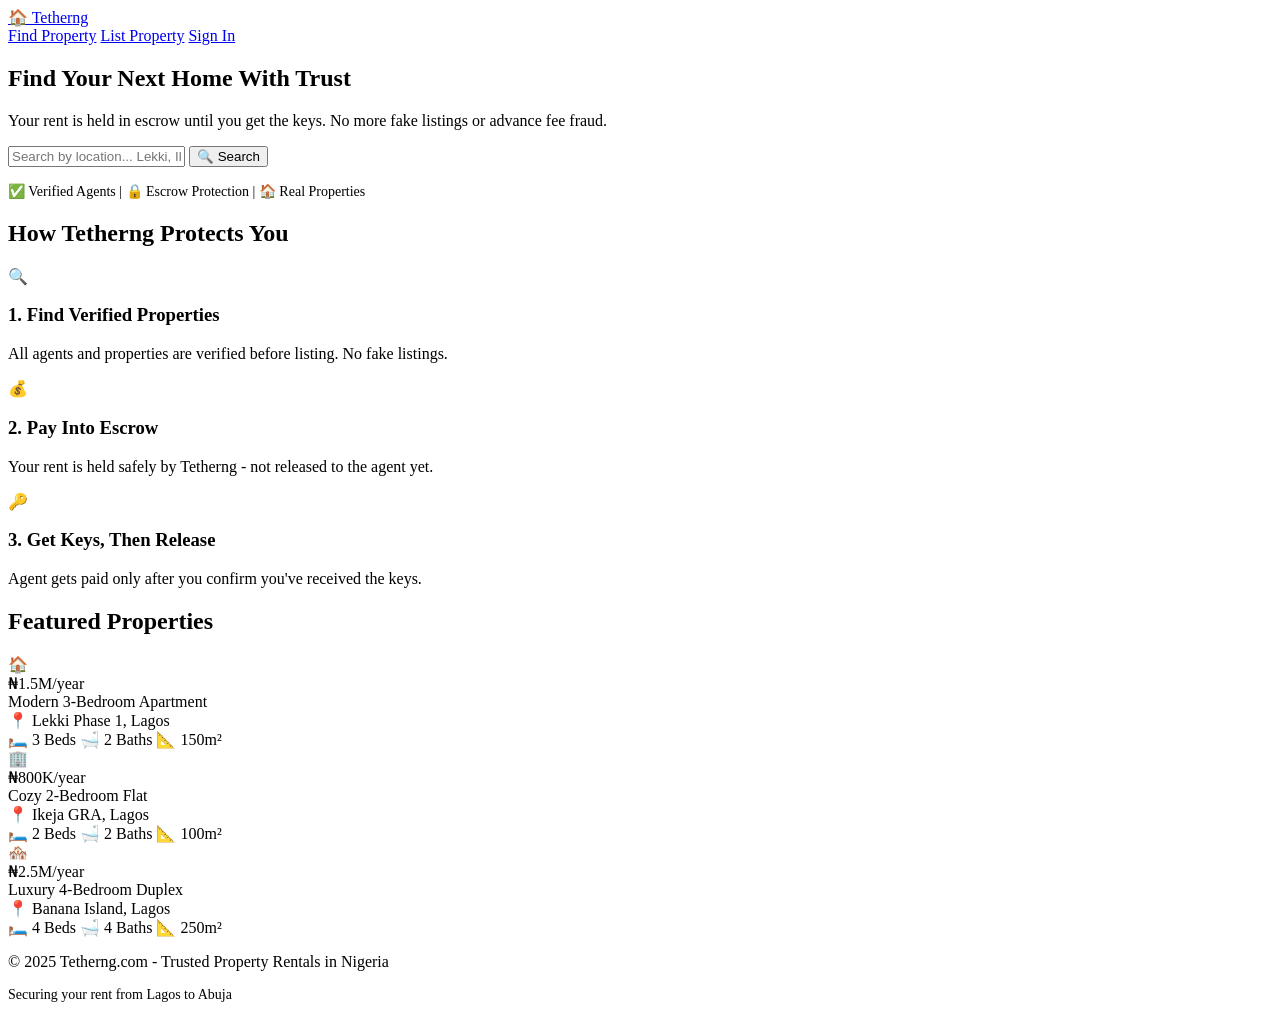
==== index.html @ 91095454 "Add initial HTML structure for Tetherng website" ====
<!DOCTYPE html>
<html lang="en">
<head>
    <meta charset="UTF-8">
    <meta name="viewport" content="width=device-width, initial-scale=1.0">
    <title>Tetherng - Trusted Property Rentals in Nigeria</title>
    <link rel="stylesheet" href="style.css">
</head>
<body>

    <nav class="navbar">
        <a href="#" class="logo">🏠 Tether<span>ng</span></a>
        <div class="nav-links">
            <a href="#">Find Property</a>
            <a href="#">List Property</a>
            <a href="#" class="btn-outline">Sign In</a>
        </div>
    </nav>

    <section class="hero">
        <h1>Find Your Next Home With Trust</h1>
        <p>Your rent is held in escrow until you get the keys. No more fake listings or advance fee fraud.</p>
        
        <div class="search-box">
            <input type="text" id="searchInput" placeholder="Search by location... Lekki, Ikeja, Abuja">
            <button id="searchBtn">🔍 Search</button>
        </div>
        
        <p style="margin-top: 1rem; font-size: 0.875rem;">
            ✅ Verified Agents | 🔒 Escrow Protection | 🏠 Real Properties
        </p>
    </section>

    <section class="features">
        <h2>How Tetherng Protects You</h2>
        <div class="grid">
            <div class="card">
                <div class="icon">🔍</div>
                <h3>1. Find Verified Properties</h3>
                <p>All agents and properties are verified before listing. No fake listings.</p>
            </div>
            <div class="card">
                <div class="icon">💰</div>
                <h3>2. Pay Into Escrow</h3>
                <p>Your rent is held safely by Tetherng - not released to the agent yet.</p>
            </div>
            <div class="card">
                <div class="icon">🔑</div>
                <h3>3. Get Keys, Then Release</h3>
                <p>Agent gets paid only after you confirm you've received the keys.</p>
            </div>
        </div>
    </section>

    <section class="properties">
        <h2>Featured Properties</h2>
        <div class="property-grid">
            <div class="property-card">
                <div class="property-image">🏠</div>
                <div class="property-info">
                    <div class="property-price">₦1.5M/year</div>
                    <div class="property-title">Modern 3-Bedroom Apartment</div>
                    <div class="property-location">📍 Lekki Phase 1, Lagos</div>
                    <div class="property-details">
                        <span>🛏️ 3 Beds</span>
                        <span>🛁 2 Baths</span>
                        <span>📐 150m²</span>
                    </div>
                </div>
            </div>
            <div class="property-card">
                <div class="property-image">🏢</div>
                <div class="property-info">
                    <div class="property-price">₦800K/year</div>
                    <div class="property-title">Cozy 2-Bedroom Flat</div>
                    <div class="property-location">📍 Ikeja GRA, Lagos</div>
                    <div class="property-details">
                        <span>🛏️ 2 Beds</span>
                        <span>🛁 2 Baths</span>
                        <span>📐 100m²</span>
                    </div>
                </div>
            </div>
            <div class="property-card">
                <div class="property-image">🏘️</div>
                <div class="property-info">
                    <div class="property-price">₦2.5M/year</div>
                    <div class="property-title">Luxury 4-Bedroom Duplex</div>
                    <div class="property-location">📍 Banana Island, Lagos</div>
                    <div class="property-details">
                        <span>🛏️ 4 Beds</span>
                        <span>🛁 4 Baths</span>
                        <span>📐 250m²</span>
                    </div>
                </div>
            </div>
        </div>
    </section>

    <footer class="footer">
        <p>&copy; 2025 Tetherng.com - Trusted Property Rentals in Nigeria</p>
        <p style="margin-top: 0.5rem; font-size: 0.875rem;">Securing your rent from Lagos to Abuja</p>
    </footer>

    <script src="script.js"></script>
</body>
</html>
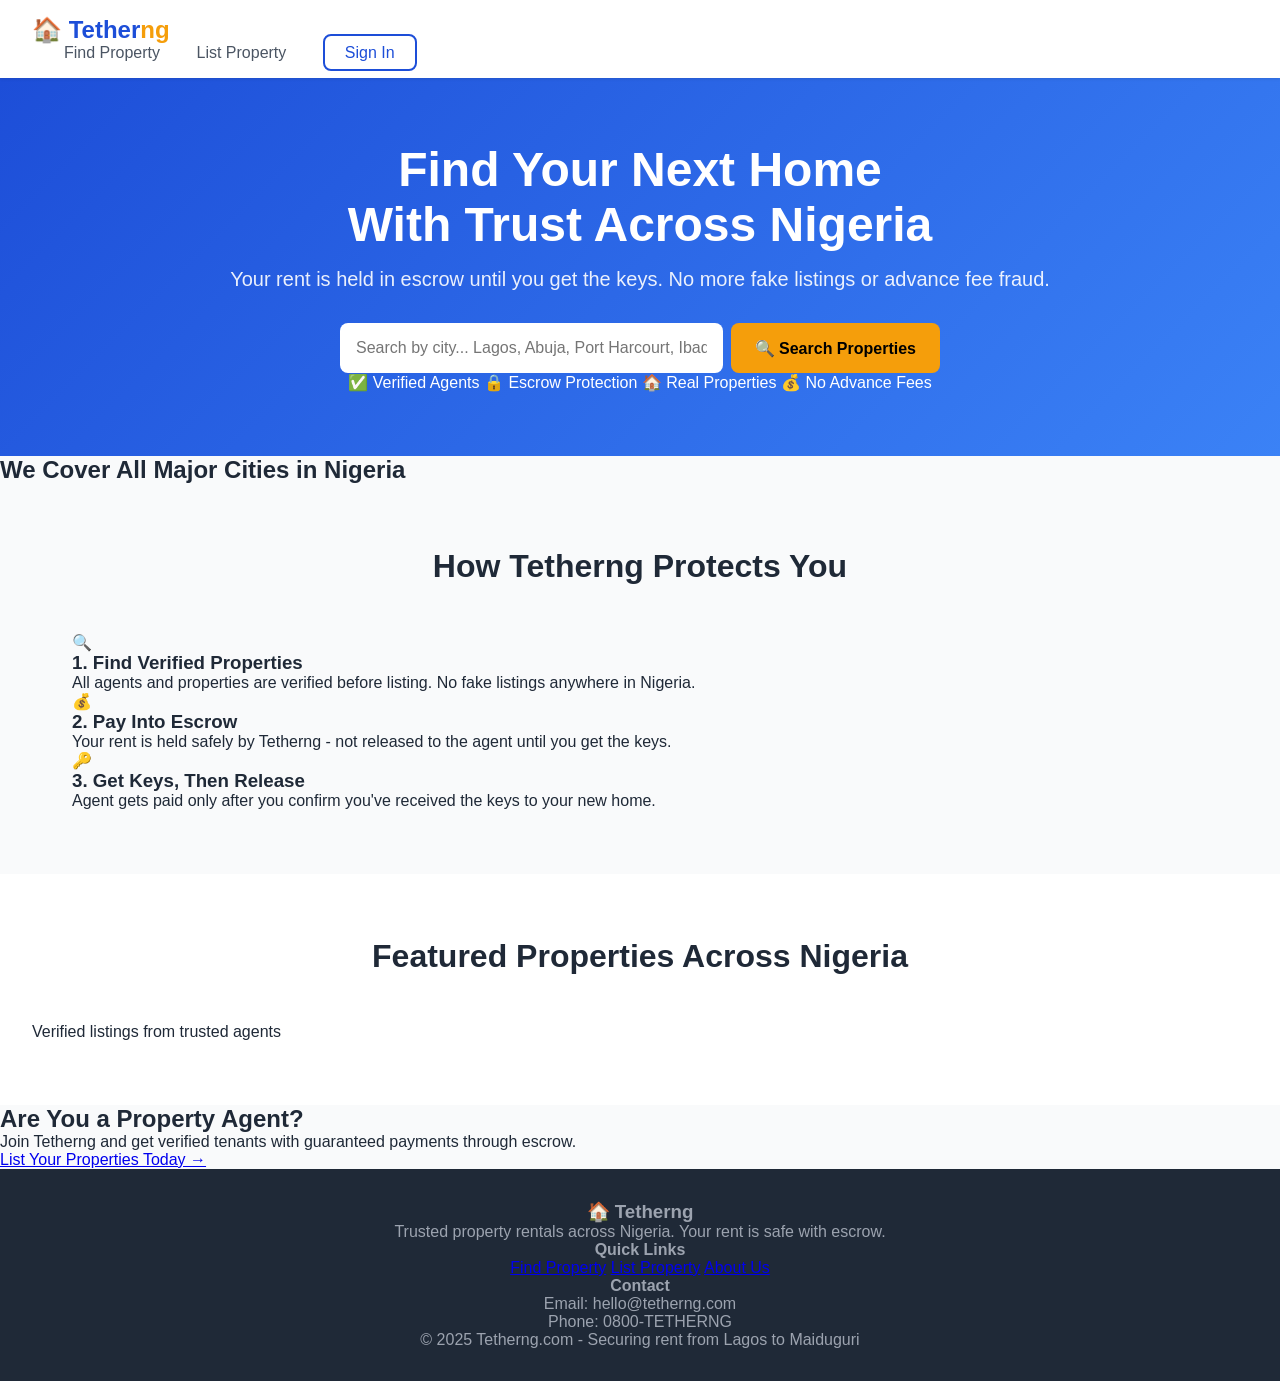
==== commit 9ef4518b: "Update title and content for improved clarity" ====
--- a/index.html
+++ b/index.html
@@ -3,103 +3,121 @@
 <head>
     <meta charset="UTF-8">
     <meta name="viewport" content="width=device-width, initial-scale=1.0">
-    <title>Tetherng - Trusted Property Rentals in Nigeria</title>
+    <title>Tetherng - Trusted Property Rentals Across Nigeria</title>
     <link rel="stylesheet" href="style.css">
 </head>
 <body>
 
+    <!-- Navigation Bar -->
     <nav class="navbar">
-        <a href="#" class="logo">🏠 Tether<span>ng</span></a>
-        <div class="nav-links">
-            <a href="#">Find Property</a>
-            <a href="#">List Property</a>
-            <a href="#" class="btn-outline">Sign In</a>
+        <div class="nav-container">
+            <a href="index.html" class="logo">🏠 Tether<span>ng</span></a>
+            <div class="nav-links">
+                <a href="#">Find Property</a>
+                <a href="agent-signup.html">List Property</a>
+                <a href="#" class="btn-outline">Sign In</a>
+            </div>
         </div>
     </nav>
 
+    <!-- Hero Section -->
     <section class="hero">
-        <h1>Find Your Next Home With Trust</h1>
-        <p>Your rent is held in escrow until you get the keys. No more fake listings or advance fee fraud.</p>
-        
-        <div class="search-box">
-            <input type="text" id="searchInput" placeholder="Search by location... Lekki, Ikeja, Abuja">
-            <button id="searchBtn">🔍 Search</button>
-        </div>
-        
-        <p style="margin-top: 1rem; font-size: 0.875rem;">
-            ✅ Verified Agents | 🔒 Escrow Protection | 🏠 Real Properties
-        </p>
-    </section>
-
-    <section class="features">
-        <h2>How Tetherng Protects You</h2>
-        <div class="grid">
-            <div class="card">
-                <div class="icon">🔍</div>
-                <h3>1. Find Verified Properties</h3>
-                <p>All agents and properties are verified before listing. No fake listings.</p>
+        <div class="hero-content">
+            <h1>Find Your Next Home <br>With Trust Across Nigeria</h1>
+            <p>Your rent is held in escrow until you get the keys. No more fake listings or advance fee fraud.</p>
+            
+            <div class="search-box">
+                <input type="text" id="searchInput" placeholder="Search by city... Lagos, Abuja, Port Harcourt, Ibadan, Kano">
+                <button id="searchBtn">🔍 Search Properties</button>
             </div>
-            <div class="card">
-                <div class="icon">💰</div>
-                <h3>2. Pay Into Escrow</h3>
-                <p>Your rent is held safely by Tetherng - not released to the agent yet.</p>
-            </div>
-            <div class="card">
-                <div class="icon">🔑</div>
-                <h3>3. Get Keys, Then Release</h3>
-                <p>Agent gets paid only after you confirm you've received the keys.</p>
+            
+            <div class="trust-badges">
+                <span>✅ Verified Agents</span>
+                <span>🔒 Escrow Protection</span>
+                <span>🏠 Real Properties</span>
+                <span>💰 No Advance Fees</span>
             </div>
         </div>
     </section>
 
-    <section class="properties">
-        <h2>Featured Properties</h2>
-        <div class="property-grid">
-            <div class="property-card">
-                <div class="property-image">🏠</div>
-                <div class="property-info">
-                    <div class="property-price">₦1.5M/year</div>
-                    <div class="property-title">Modern 3-Bedroom Apartment</div>
-                    <div class="property-location">📍 Lekki Phase 1, Lagos</div>
-                    <div class="property-details">
-                        <span>🛏️ 3 Beds</span>
-                        <span>🛁 2 Baths</span>
-                        <span>📐 150m²</span>
-                    </div>
+    <!-- Cities Coverage Section -->
+    <section class="cities">
+        <div class="container">
+            <h2>We Cover All Major Cities in Nigeria</h2>
+            <div class="city-grid" id="cityGrid">
+                <!-- Cities will be added by JavaScript -->
+            </div>
+        </div>
+    </section>
+
+    <!-- How It Works Section -->
+    <section class="features">
+        <div class="container">
+            <h2>How Tetherng Protects You</h2>
+            <div class="features-grid">
+                <div class="feature-card">
+                    <div class="feature-icon">🔍</div>
+                    <h3>1. Find Verified Properties</h3>
+                    <p>All agents and properties are verified before listing. No fake listings anywhere in Nigeria.</p>
                 </div>
-            </div>
-            <div class="property-card">
-                <div class="property-image">🏢</div>
-                <div class="property-info">
-                    <div class="property-price">₦800K/year</div>
-                    <div class="property-title">Cozy 2-Bedroom Flat</div>
-                    <div class="property-location">📍 Ikeja GRA, Lagos</div>
-                    <div class="property-details">
-                        <span>🛏️ 2 Beds</span>
-                        <span>🛁 2 Baths</span>
-                        <span>📐 100m²</span>
-                    </div>
+                <div class="feature-card">
+                    <div class="feature-icon">💰</div>
+                    <h3>2. Pay Into Escrow</h3>
+                    <p>Your rent is held safely by Tetherng - not released to the agent until you get the keys.</p>
                 </div>
-            </div>
-            <div class="property-card">
-                <div class="property-image">🏘️</div>
-                <div class="property-info">
-                    <div class="property-price">₦2.5M/year</div>
-                    <div class="property-title">Luxury 4-Bedroom Duplex</div>
-                    <div class="property-location">📍 Banana Island, Lagos</div>
-                    <div class="property-details">
-                        <span>🛏️ 4 Beds</span>
-                        <span>🛁 4 Baths</span>
-                        <span>📐 250m²</span>
-                    </div>
+                <div class="feature-card">
+                    <div class="feature-icon">🔑</div>
+                    <h3>3. Get Keys, Then Release</h3>
+                    <p>Agent gets paid only after you confirm you've received the keys to your new home.</p>
                 </div>
             </div>
         </div>
     </section>
 
+    <!-- Featured Properties Section -->
+    <section class="properties">
+        <div class="container">
+            <h2>Featured Properties Across Nigeria</h2>
+            <p class="section-subtitle">Verified listings from trusted agents</p>
+            <div class="property-grid" id="propertyGrid">
+                <!-- Properties will be added by JavaScript -->
+            </div>
+        </div>
+    </section>
+
+    <!-- Call to Action for Agents -->
+    <section class="cta-section">
+        <div class="container">
+            <h2>Are You a Property Agent?</h2>
+            <p>Join Tetherng and get verified tenants with guaranteed payments through escrow.</p>
+            <a href="agent-signup.html" class="btn-cta">List Your Properties Today →</a>
+        </div>
+    </section>
+
+    <!-- Footer -->
     <footer class="footer">
-        <p>&copy; 2025 Tetherng.com - Trusted Property Rentals in Nigeria</p>
-        <p style="margin-top: 0.5rem; font-size: 0.875rem;">Securing your rent from Lagos to Abuja</p>
+        <div class="container">
+            <div class="footer-content">
+                <div class="footer-section">
+                    <h3>🏠 Tetherng</h3>
+                    <p>Trusted property rentals across Nigeria. Your rent is safe with escrow.</p>
+                </div>
+                <div class="footer-section">
+                    <h4>Quick Links</h4>
+                    <a href="#">Find Property</a>
+                    <a href="agent-signup.html">List Property</a>
+                    <a href="#">About Us</a>
+                </div>
+                <div class="footer-section">
+                    <h4>Contact</h4>
+                    <p>Email: hello@tetherng.com</p>
+                    <p>Phone: 0800-TETHERNG</p>
+                </div>
+            </div>
+            <div class="footer-bottom">
+                <p>&copy; 2025 Tetherng.com - Securing rent from Lagos to Maiduguri</p>
+            </div>
+        </div>
     </footer>
 
     <script src="script.js"></script>
--- a/style.css
+++ b/style.css
@@ -0,0 +1,233 @@
+* {
+    margin: 0;
+    padding: 0;
+    box-sizing: border-box;
+}
+
+body {
+    font-family: -apple-system, BlinkMacSystemFont, 'Segoe UI', Roboto, sans-serif;
+    background: #f9fafb;
+    color: #1f2937;
+}
+
+/* Navigation */
+.navbar {
+    background: white;
+    padding: 1rem 2rem;
+    display: flex;
+    justify-content: space-between;
+    align-items: center;
+    box-shadow: 0 1px 3px rgba(0,0,0,0.1);
+    position: sticky;
+    top: 0;
+}
+
+.logo {
+    font-size: 1.5rem;
+    font-weight: bold;
+    color: #1D4ED8;
+    text-decoration: none;
+}
+
+.logo span {
+    color: #F59E0B;
+}
+
+.nav-links a {
+    color: #4b5563;
+    text-decoration: none;
+    margin-left: 2rem;
+    font-weight: 500;
+}
+
+.nav-links a:hover {
+    color: #1D4ED8;
+}
+
+.btn-outline {
+    border: 2px solid #1D4ED8;
+    padding: 0.5rem 1.25rem;
+    border-radius: 0.5rem;
+    color: #1D4ED8 !important;
+}
+
+.btn-outline:hover {
+    background: #1D4ED8;
+    color: white !important;
+}
+
+/* Hero Section */
+.hero {
+    background: linear-gradient(135deg, #1D4ED8 0%, #3B82F6 100%);
+    color: white;
+    text-align: center;
+    padding: 4rem 2rem;
+}
+
+.hero h1 {
+    font-size: 3rem;
+    margin-bottom: 1rem;
+}
+
+.hero p {
+    font-size: 1.25rem;
+    margin-bottom: 2rem;
+    opacity: 0.9;
+}
+
+.search-box {
+    max-width: 600px;
+    margin: 0 auto;
+    display: flex;
+    gap: 0.5rem;
+}
+
+.search-box input {
+    flex: 1;
+    padding: 1rem;
+    border: none;
+    border-radius: 0.5rem;
+    font-size: 1rem;
+}
+
+.search-box button {
+    background: #F59E0B;
+    border: none;
+    padding: 0 1.5rem;
+    border-radius: 0.5rem;
+    font-weight: bold;
+    font-size: 1rem;
+    cursor: pointer;
+}
+
+/* Features */
+.features {
+    padding: 4rem 2rem;
+    max-width: 1200px;
+    margin: 0 auto;
+}
+
+.features h2 {
+    text-align: center;
+    font-size: 2rem;
+    margin-bottom: 3rem;
+}
+
+.grid {
+    display: grid;
+    grid-template-columns: repeat(auto-fit, minmax(280px, 1fr));
+    gap: 2rem;
+}
+
+.card {
+    background: white;
+    padding: 2rem;
+    border-radius: 1rem;
+    text-align: center;
+    box-shadow: 0 1px 3px rgba(0,0,0,0.1);
+}
+
+.card .icon {
+    font-size: 3rem;
+    margin-bottom: 1rem;
+}
+
+.card h3 {
+    margin-bottom: 0.5rem;
+}
+
+.card p {
+    color: #6b7280;
+}
+
+/* Properties */
+.properties {
+    padding: 4rem 2rem;
+    background: white;
+}
+
+.properties h2 {
+    text-align: center;
+    font-size: 2rem;
+    margin-bottom: 3rem;
+}
+
+.property-grid {
+    display: grid;
+    grid-template-columns: repeat(auto-fit, minmax(300px, 1fr));
+    gap: 2rem;
+    max-width: 1200px;
+    margin: 0 auto;
+}
+
+.property-card {
+    border: 1px solid #e5e7eb;
+    border-radius: 1rem;
+    overflow: hidden;
+    transition: transform 0.2s;
+}
+
+.property-card:hover {
+    transform: translateY(-5px);
+    box-shadow: 0 10px 25px rgba(0,0,0,0.1);
+}
+
+.property-image {
+    background: #d1d5db;
+    height: 200px;
+    display: flex;
+    align-items: center;
+    justify-content: center;
+    font-size: 3rem;
+}
+
+.property-info {
+    padding: 1.5rem;
+}
+
+.property-price {
+    color: #1D4ED8;
+    font-size: 1.5rem;
+    font-weight: bold;
+}
+
+.property-title {
+    font-size: 1.25rem;
+    margin: 0.5rem 0;
+}
+
+.property-location {
+    color: #6b7280;
+    margin-bottom: 1rem;
+}
+
+.property-details {
+    display: flex;
+    gap: 1rem;
+    color: #6b7280;
+    font-size: 0.875rem;
+}
+
+/* Footer */
+.footer {
+    background: #1f2937;
+    color: #9ca3af;
+    text-align: center;
+    padding: 2rem;
+}
+
+/* Responsive */
+@media (max-width: 768px) {
+    .hero h1 {
+        font-size: 2rem;
+    }
+    
+    .navbar {
+        flex-direction: column;
+        gap: 1rem;
+    }
+    
+    .nav-links a {
+        margin: 0 0.75rem;
+    }
+}
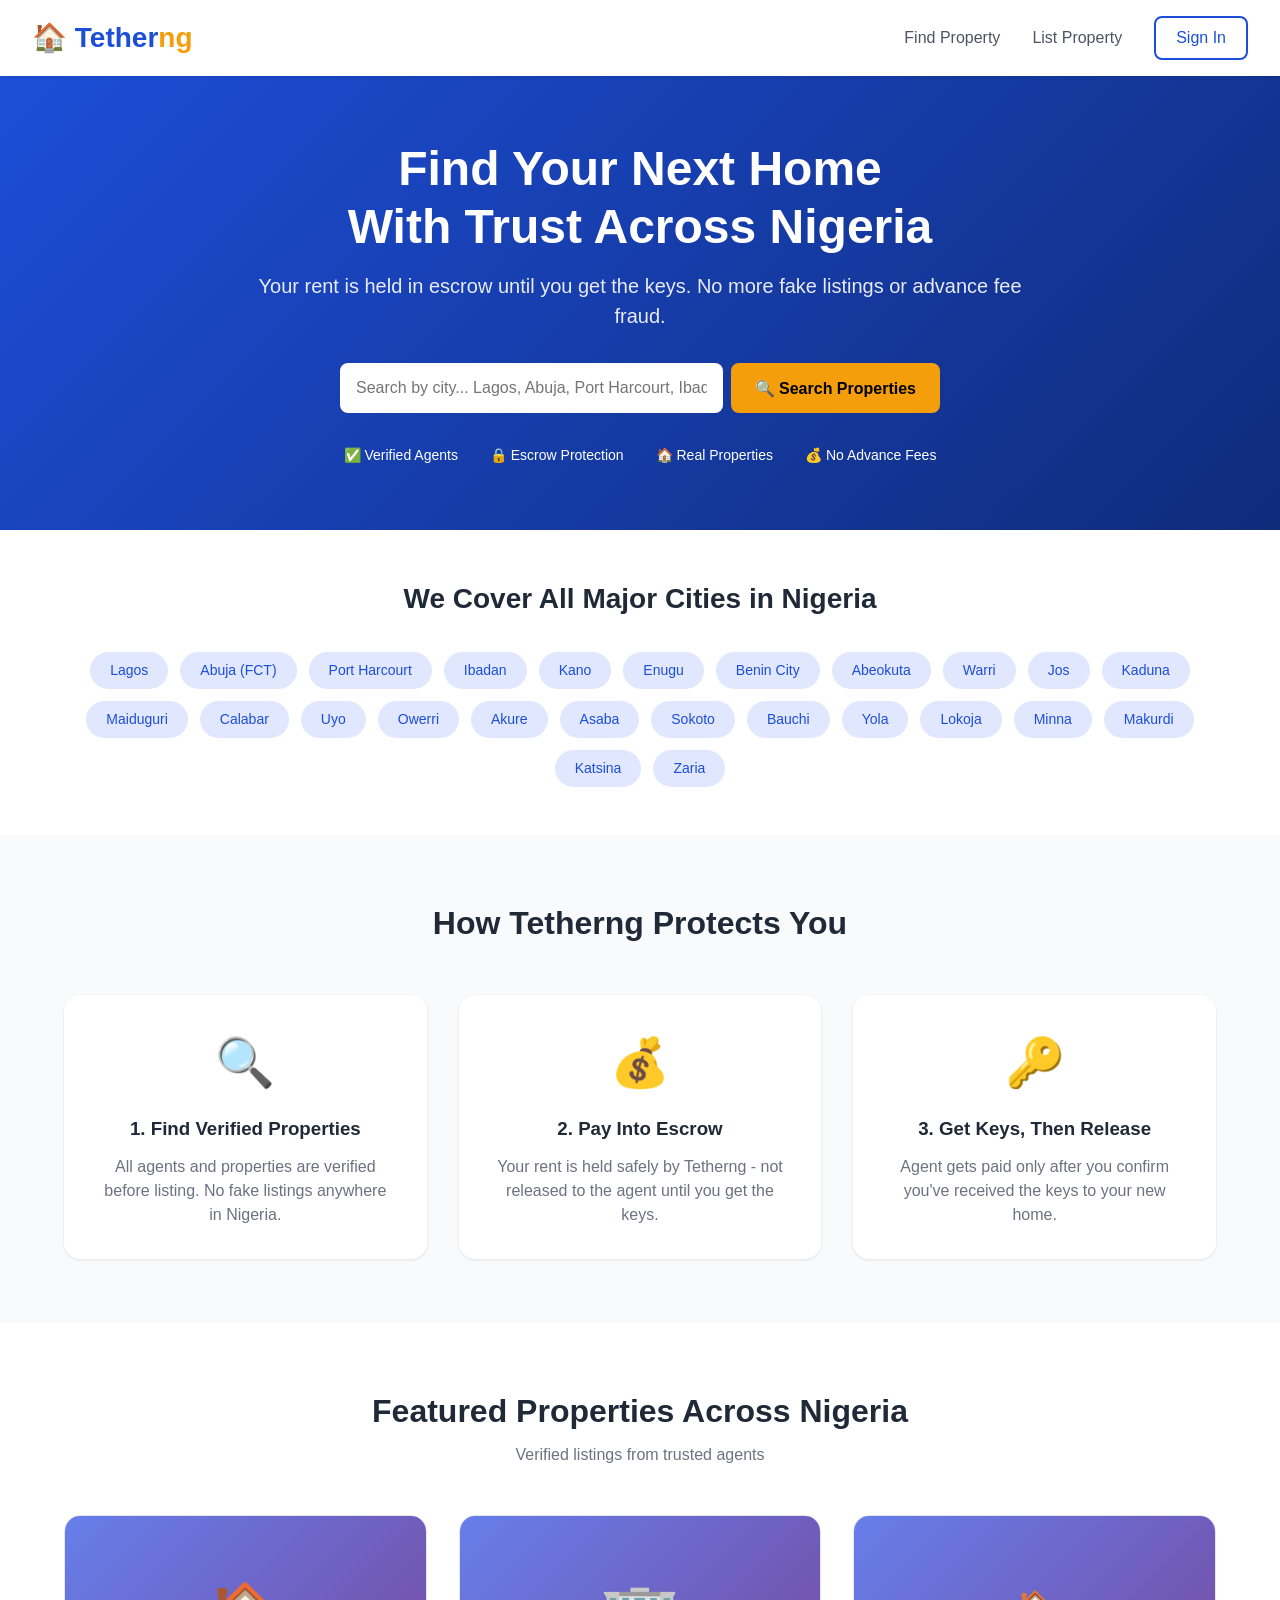
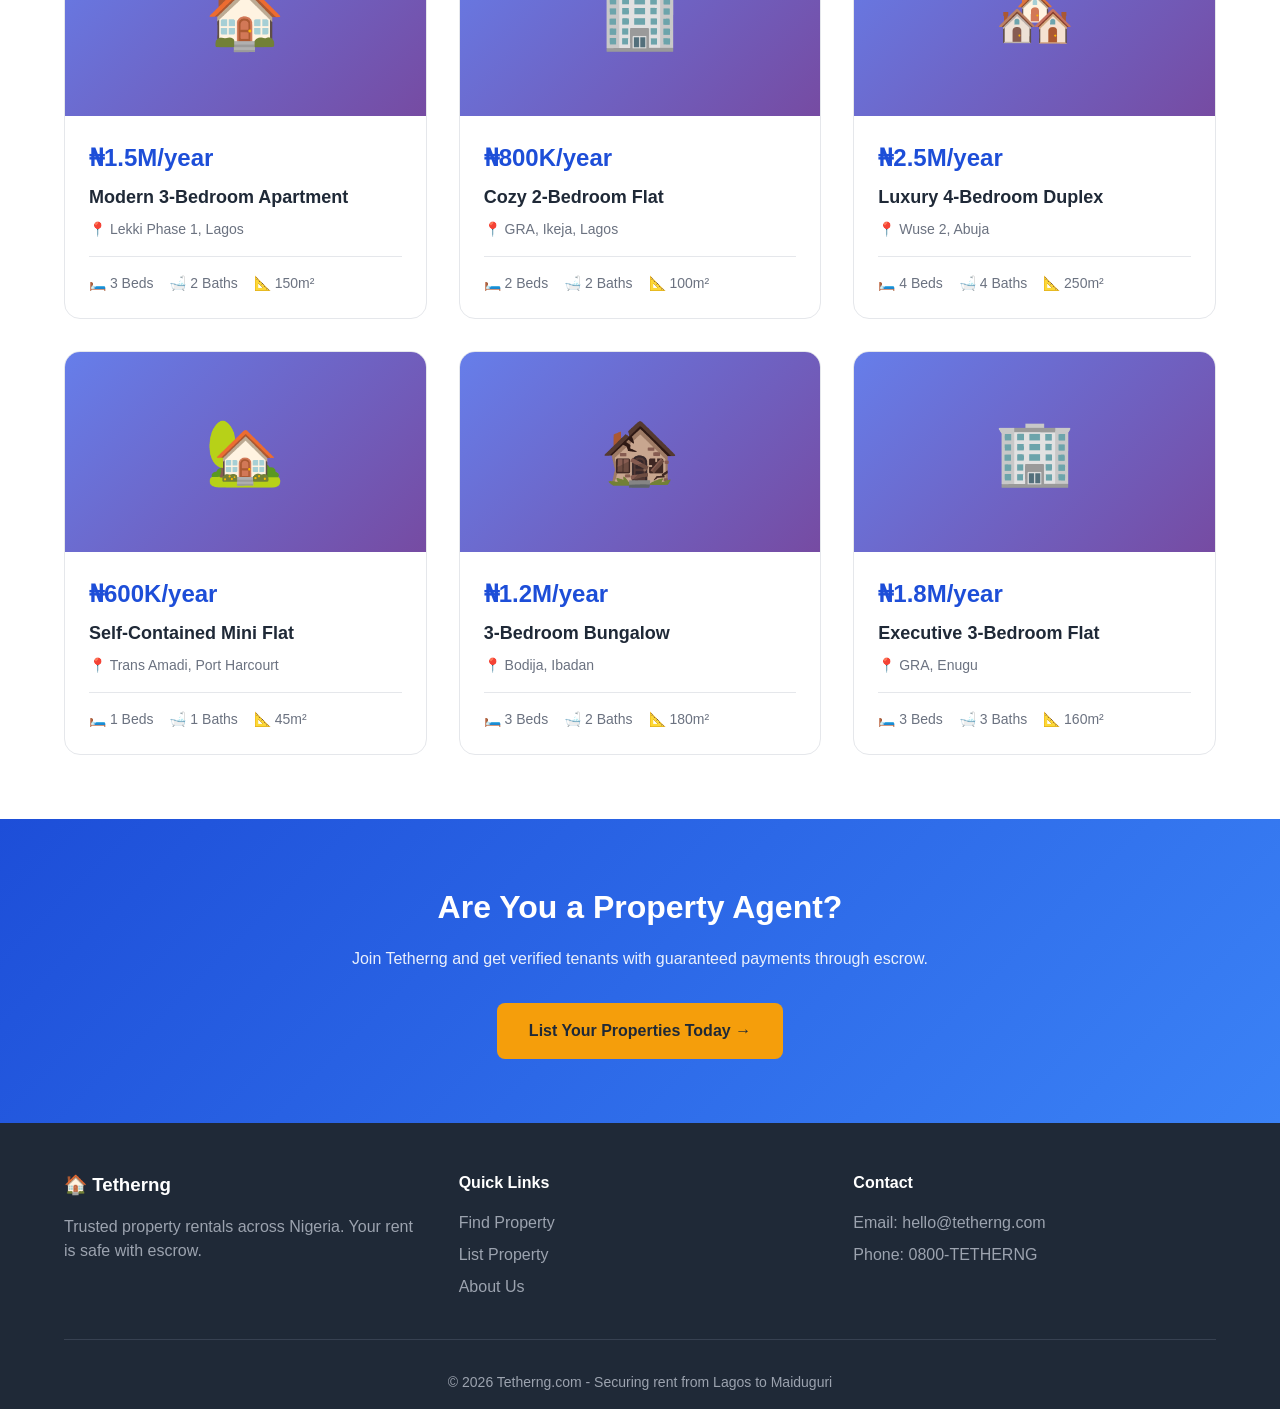
==== commit 031285ad: "Update links and copyright year in index.html" ====
--- a/index.html
+++ b/index.html
@@ -15,7 +15,7 @@
             <div class="nav-links">
                 <a href="#">Find Property</a>
                 <a href="agent-signup.html">List Property</a>
-                <a href="#" class="btn-outline">Sign In</a>
+                <a href="signin.html" class="btn-outline">Sign In</a>
             </div>
         </div>
     </nav>
@@ -106,7 +106,7 @@
                     <h4>Quick Links</h4>
                     <a href="#">Find Property</a>
                     <a href="agent-signup.html">List Property</a>
-                    <a href="#">About Us</a>
+                    <a href="about.html">About Us</a>
                 </div>
                 <div class="footer-section">
                     <h4>Contact</h4>
@@ -115,7 +115,7 @@
                 </div>
             </div>
             <div class="footer-bottom">
-                <p>&copy; 2025 Tetherng.com - Securing rent from Lagos to Maiduguri</p>
+                <p>&copy; 2026 Tetherng.com - Securing rent from Lagos to Maiduguri</p>
             </div>
         </div>
     </footer>
--- a/style.css
+++ b/style.css
@@ -1,3 +1,4 @@
+/* ========== RESET & BASE ========== */
 * {
     margin: 0;
     padding: 0;
@@ -5,39 +6,58 @@
 }
 
 body {
-    font-family: -apple-system, BlinkMacSystemFont, 'Segoe UI', Roboto, sans-serif;
+    font-family: -apple-system, BlinkMacSystemFont, 'Segoe UI', Roboto, 'Helvetica Neue', sans-serif;
     background: #f9fafb;
     color: #1f2937;
-}
-
-/* Navigation */
+    line-height: 1.5;
+}
+
+.container {
+    max-width: 1280px;
+    margin: 0 auto;
+    padding: 0 2rem;
+}
+
+/* ========== NAVIGATION ========== */
 .navbar {
     background: white;
-    padding: 1rem 2rem;
-    display: flex;
-    justify-content: space-between;
-    align-items: center;
     box-shadow: 0 1px 3px rgba(0,0,0,0.1);
     position: sticky;
     top: 0;
+    z-index: 100;
+}
+
+.nav-container {
+    max-width: 1280px;
+    margin: 0 auto;
+    padding: 1rem 2rem;
+    display: flex;
+    justify-content: space-between;
+    align-items: center;
 }
 
 .logo {
-    font-size: 1.5rem;
-    font-weight: bold;
+    font-size: 1.75rem;
+    font-weight: 800;
     color: #1D4ED8;
     text-decoration: none;
 }
 
 .logo span {
     color: #F59E0B;
+}
+
+.nav-links {
+    display: flex;
+    gap: 2rem;
+    align-items: center;
 }
 
 .nav-links a {
     color: #4b5563;
     text-decoration: none;
-    margin-left: 2rem;
     font-weight: 500;
+    transition: color 0.2s;
 }
 
 .nav-links a:hover {
@@ -56,17 +76,23 @@
     color: white !important;
 }
 
-/* Hero Section */
+/* ========== HERO SECTION ========== */
 .hero {
-    background: linear-gradient(135deg, #1D4ED8 0%, #3B82F6 100%);
+    background: linear-gradient(135deg, #1D4ED8 0%, #0F2B7A 100%);
     color: white;
     text-align: center;
     padding: 4rem 2rem;
+}
+
+.hero-content {
+    max-width: 800px;
+    margin: 0 auto;
 }
 
 .hero h1 {
     font-size: 3rem;
     margin-bottom: 1rem;
+    line-height: 1.2;
 }
 
 .hero p {
@@ -76,10 +102,10 @@
 }
 
 .search-box {
+    display: flex;
+    gap: 0.5rem;
     max-width: 600px;
-    margin: 0 auto;
-    display: flex;
-    gap: 0.5rem;
+    margin: 0 auto 2rem;
 }
 
 .search-box input {
@@ -98,13 +124,61 @@
     font-weight: bold;
     font-size: 1rem;
     cursor: pointer;
-}
-
-/* Features */
+    transition: background 0.2s;
+}
+
+.search-box button:hover {
+    background: #D97706;
+}
+
+.trust-badges {
+    display: flex;
+    justify-content: center;
+    gap: 2rem;
+    flex-wrap: wrap;
+    font-size: 0.875rem;
+}
+
+/* ========== CITIES SECTION ========== */
+.cities {
+    background: white;
+    padding: 3rem 2rem;
+    text-align: center;
+}
+
+.cities h2 {
+    font-size: 1.75rem;
+    margin-bottom: 2rem;
+    color: #1f2937;
+}
+
+.city-grid {
+    display: flex;
+    flex-wrap: wrap;
+    justify-content: center;
+    gap: 0.75rem;
+}
+
+.city-badge {
+    background: #e0e7ff;
+    color: #1D4ED8;
+    padding: 0.5rem 1.25rem;
+    border-radius: 2rem;
+    font-size: 0.875rem;
+    font-weight: 500;
+    transition: all 0.2s;
+}
+
+.city-badge:hover {
+    background: #1D4ED8;
+    color: white;
+    transform: translateY(-2px);
+}
+
+/* ========== FEATURES SECTION ========== */
 .features {
     padding: 4rem 2rem;
-    max-width: 1200px;
-    margin: 0 auto;
+    background: #f9fafb;
 }
 
 .features h2 {
@@ -113,34 +187,42 @@
     margin-bottom: 3rem;
 }
 
-.grid {
+.features-grid {
     display: grid;
     grid-template-columns: repeat(auto-fit, minmax(280px, 1fr));
     gap: 2rem;
-}
-
-.card {
+    max-width: 1200px;
+    margin: 0 auto;
+}
+
+.feature-card {
     background: white;
     padding: 2rem;
     border-radius: 1rem;
     text-align: center;
     box-shadow: 0 1px 3px rgba(0,0,0,0.1);
-}
-
-.card .icon {
+    transition: transform 0.2s;
+}
+
+.feature-card:hover {
+    transform: translateY(-5px);
+    box-shadow: 0 10px 25px rgba(0,0,0,0.1);
+}
+
+.feature-icon {
     font-size: 3rem;
     margin-bottom: 1rem;
 }
 
-.card h3 {
-    margin-bottom: 0.5rem;
-}
-
-.card p {
+.feature-card h3 {
+    margin-bottom: 0.75rem;
+}
+
+.feature-card p {
     color: #6b7280;
 }
 
-/* Properties */
+/* ========== PROPERTIES SECTION ========== */
 .properties {
     padding: 4rem 2rem;
     background: white;
@@ -149,6 +231,12 @@
 .properties h2 {
     text-align: center;
     font-size: 2rem;
+    margin-bottom: 0.5rem;
+}
+
+.section-subtitle {
+    text-align: center;
+    color: #6b7280;
     margin-bottom: 3rem;
 }
 
@@ -161,10 +249,12 @@
 }
 
 .property-card {
+    background: white;
     border: 1px solid #e5e7eb;
     border-radius: 1rem;
     overflow: hidden;
-    transition: transform 0.2s;
+    transition: all 0.2s;
+    cursor: pointer;
 }
 
 .property-card:hover {
@@ -173,12 +263,13 @@
 }
 
 .property-image {
-    background: #d1d5db;
+    background: linear-gradient(135deg, #667eea 0%, #764ba2 100%);
     height: 200px;
     display: flex;
     align-items: center;
     justify-content: center;
-    font-size: 3rem;
+    font-size: 4rem;
+    color: white;
 }
 
 .property-info {
@@ -192,13 +283,15 @@
 }
 
 .property-title {
-    font-size: 1.25rem;
+    font-size: 1.125rem;
     margin: 0.5rem 0;
+    font-weight: 600;
 }
 
 .property-location {
     color: #6b7280;
     margin-bottom: 1rem;
+    font-size: 0.875rem;
 }
 
 .property-details {
@@ -206,28 +299,114 @@
     gap: 1rem;
     color: #6b7280;
     font-size: 0.875rem;
-}
-
-/* Footer */
+    padding-top: 1rem;
+    border-top: 1px solid #e5e7eb;
+}
+
+/* ========== CTA SECTION ========== */
+.cta-section {
+    background: linear-gradient(135deg, #1D4ED8 0%, #3B82F6 100%);
+    color: white;
+    text-align: center;
+    padding: 4rem 2rem;
+}
+
+.cta-section h2 {
+    font-size: 2rem;
+    margin-bottom: 1rem;
+}
+
+.cta-section p {
+    margin-bottom: 2rem;
+    opacity: 0.9;
+}
+
+.btn-cta {
+    background: #F59E0B;
+    color: #1f2937;
+    padding: 1rem 2rem;
+    border-radius: 0.5rem;
+    font-weight: bold;
+    text-decoration: none;
+    display: inline-block;
+    transition: background 0.2s;
+}
+
+.btn-cta:hover {
+    background: #D97706;
+}
+
+/* ========== FOOTER ========== */
 .footer {
     background: #1f2937;
     color: #9ca3af;
-    text-align: center;
-    padding: 2rem;
-}
-
-/* Responsive */
+    padding: 3rem 2rem 1rem;
+}
+
+.footer-content {
+    display: grid;
+    grid-template-columns: repeat(auto-fit, minmax(250px, 1fr));
+    gap: 2rem;
+    max-width: 1280px;
+    margin: 0 auto;
+}
+
+.footer-section h3, .footer-section h4 {
+    color: white;
+    margin-bottom: 1rem;
+}
+
+.footer-section a {
+    display: block;
+    color: #9ca3af;
+    text-decoration: none;
+    margin-bottom: 0.5rem;
+}
+
+.footer-section a:hover {
+    color: white;
+}
+
+.footer-section p {
+    margin-bottom: 0.5rem;
+}
+
+.footer-bottom {
+    text-align: center;
+    padding-top: 2rem;
+    margin-top: 2rem;
+    border-top: 1px solid #374151;
+    font-size: 0.875rem;
+}
+
+/* ========== RESPONSIVE ========== */
 @media (max-width: 768px) {
+    .container {
+        padding: 0 1rem;
+    }
+    
     .hero h1 {
         font-size: 2rem;
     }
     
-    .navbar {
+    .nav-container {
         flex-direction: column;
         gap: 1rem;
     }
     
-    .nav-links a {
-        margin: 0 0.75rem;
-    }
-}
+    .nav-links {
+        gap: 1rem;
+    }
+    
+    .search-box {
+        flex-direction: column;
+    }
+    
+    .trust-badges {
+        gap: 1rem;
+    }
+    
+    .features-grid, .property-grid {
+        grid-template-columns: 1fr;
+    }
+}
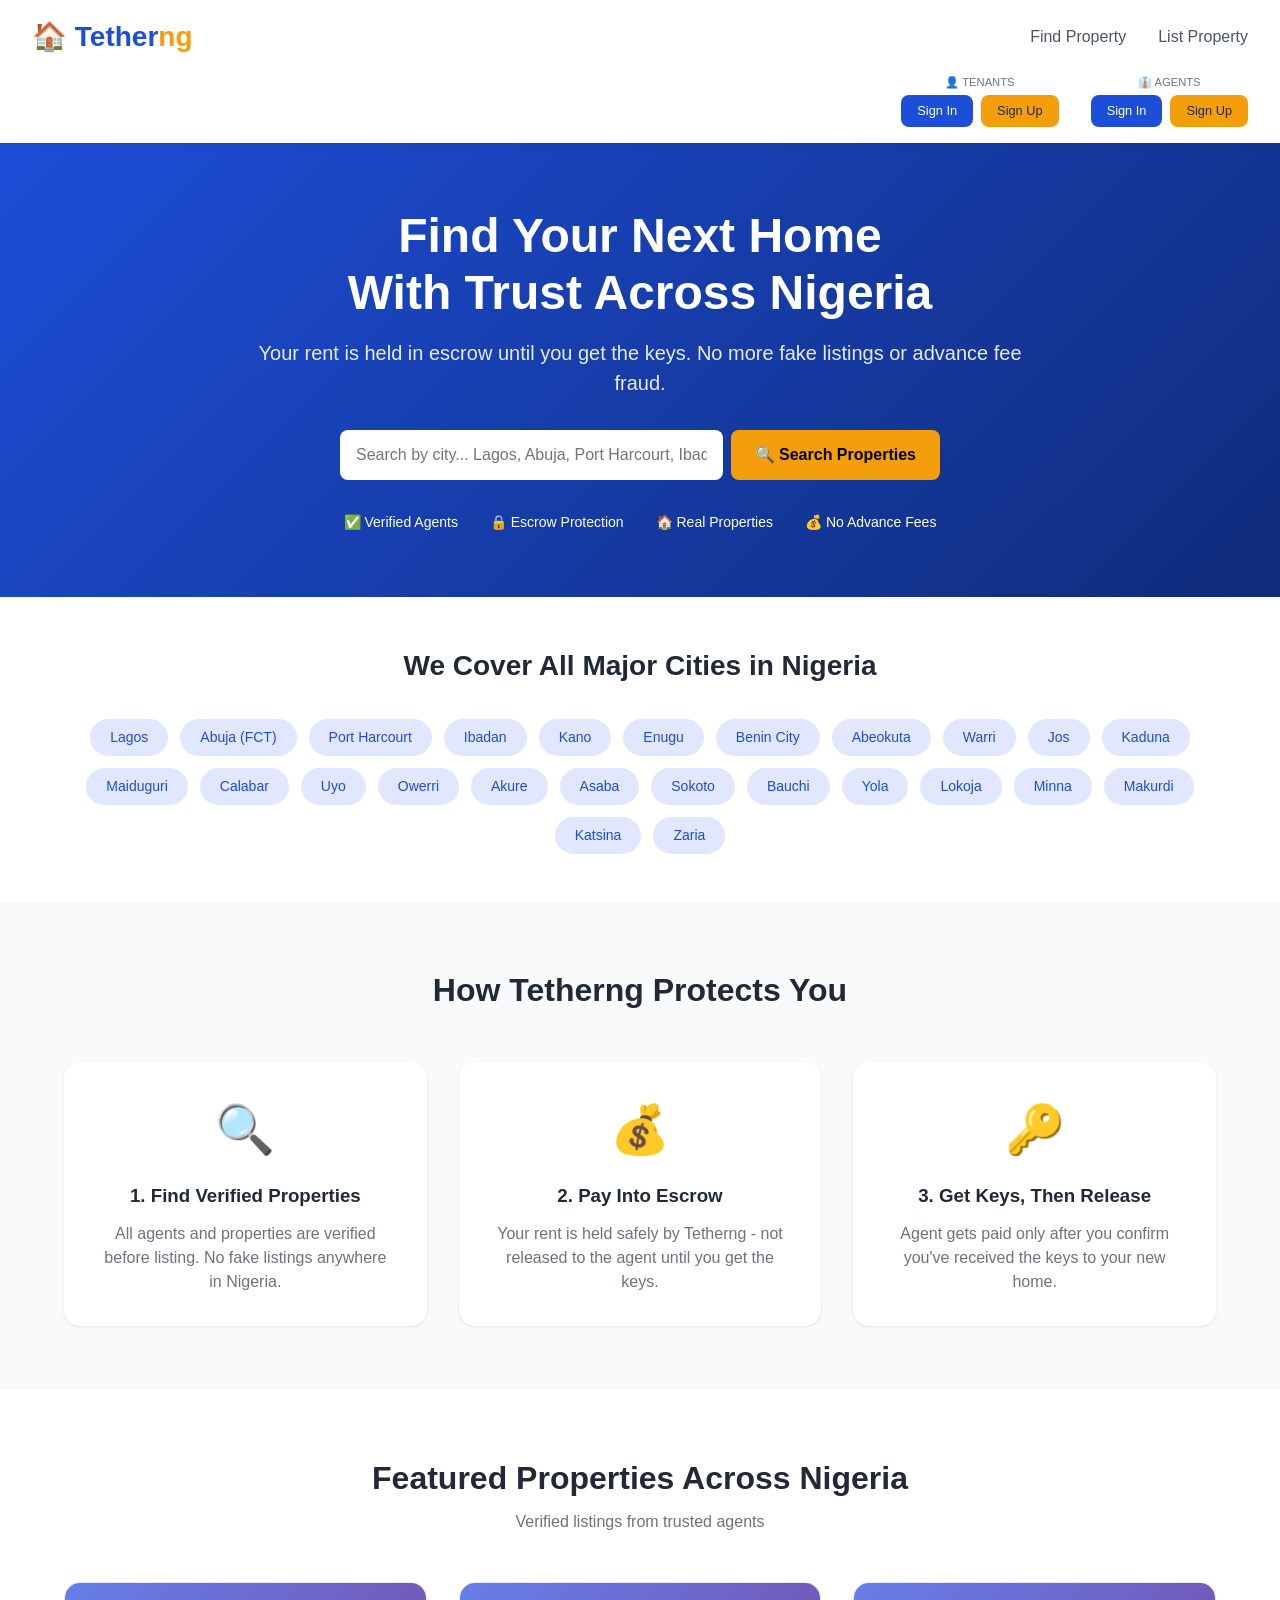
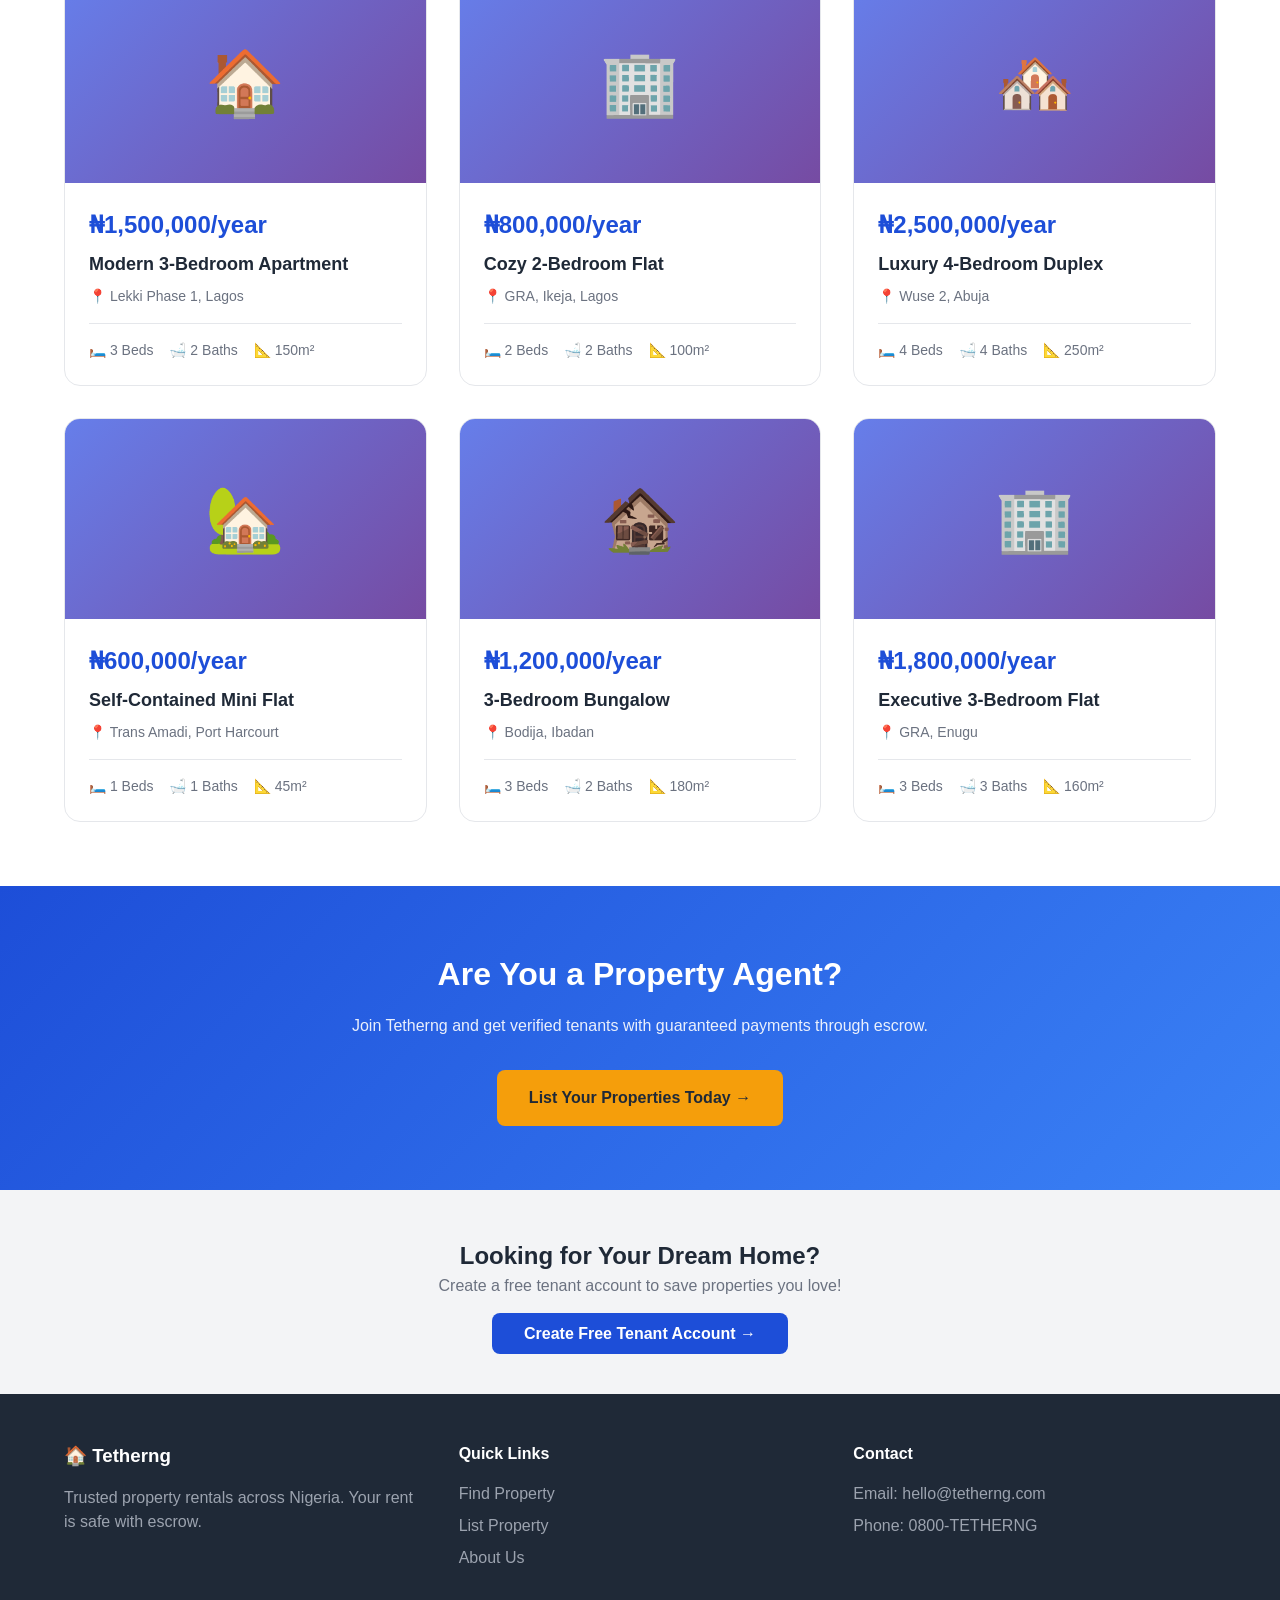
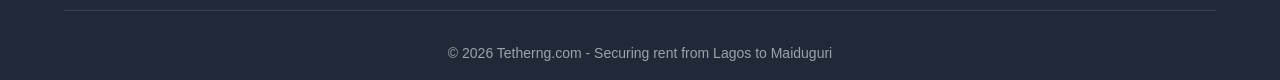
==== commit d1964bb2: "Add tenant and agent authentication links Added authentication links for tenants and agents, includi" ====
--- a/index.html
+++ b/index.html
@@ -15,7 +15,25 @@
             <div class="nav-links">
                 <a href="#">Find Property</a>
                 <a href="agent-signup.html">List Property</a>
-                <a href="signin.html" class="btn-outline">Sign In</a>
+            </div>
+        </div>
+        <!-- Two Column Auth Links -->
+        <div style="display: flex; justify-content: flex-end; gap: 2rem; padding: 0 2rem 1rem 0; max-width: 1280px; margin: 0 auto;">
+            <!-- Tenants Section -->
+            <div style="text-align: center;">
+                <div style="font-size: 0.7rem; color: #6b7280; margin-bottom: 0.25rem;">👤 TENANTS</div>
+                <div style="display: flex; gap: 0.5rem;">
+                    <a href="tenant-signin.html" style="background: #1D4ED8; color: white; padding: 0.4rem 1rem; border-radius: 0.5rem; text-decoration: none; font-size: 0.8rem;">Sign In</a>
+                    <a href="tenant-signup.html" style="background: #F59E0B; color: #1f2937; padding: 0.4rem 1rem; border-radius: 0.5rem; text-decoration: none; font-size: 0.8rem;">Sign Up</a>
+                </div>
+            </div>
+            <!-- Agents Section -->
+            <div style="text-align: center;">
+                <div style="font-size: 0.7rem; color: #6b7280; margin-bottom: 0.25rem;">👔 AGENTS</div>
+                <div style="display: flex; gap: 0.5rem;">
+                    <a href="signin.html" style="background: #1D4ED8; color: white; padding: 0.4rem 1rem; border-radius: 0.5rem; text-decoration: none; font-size: 0.8rem;">Sign In</a>
+                    <a href="agent-signup.html" style="background: #F59E0B; color: #1f2937; padding: 0.4rem 1rem; border-radius: 0.5rem; text-decoration: none; font-size: 0.8rem;">Sign Up</a>
+                </div>
             </div>
         </div>
     </nav>
@@ -94,6 +112,15 @@
         </div>
     </section>
 
+    <!-- Call to Action for Tenants -->
+    <section style="background: #f3f4f6; padding: 3rem 2rem; text-align: center;">
+        <div class="container">
+            <h2 style="color: #1f2937;">Looking for Your Dream Home?</h2>
+            <p style="color: #6b7280; margin-bottom: 1.5rem;">Create a free tenant account to save properties you love!</p>
+            <a href="tenant-signup.html" style="background: #1D4ED8; color: white; padding: 0.75rem 2rem; border-radius: 0.5rem; text-decoration: none; font-weight: 600;">Create Free Tenant Account →</a>
+        </div>
+    </section>
+
     <!-- Footer -->
     <footer class="footer">
         <div class="container">
--- a/style.css
+++ b/style.css
@@ -167,6 +167,7 @@
     font-size: 0.875rem;
     font-weight: 500;
     transition: all 0.2s;
+    cursor: pointer;
 }
 
 .city-badge:hover {
@@ -361,10 +362,11 @@
     color: #9ca3af;
     text-decoration: none;
     margin-bottom: 0.5rem;
+    transition: color 0.2s;
 }
 
 .footer-section a:hover {
-    color: white;
+    color: #F59E0B;
 }
 
 .footer-section p {
